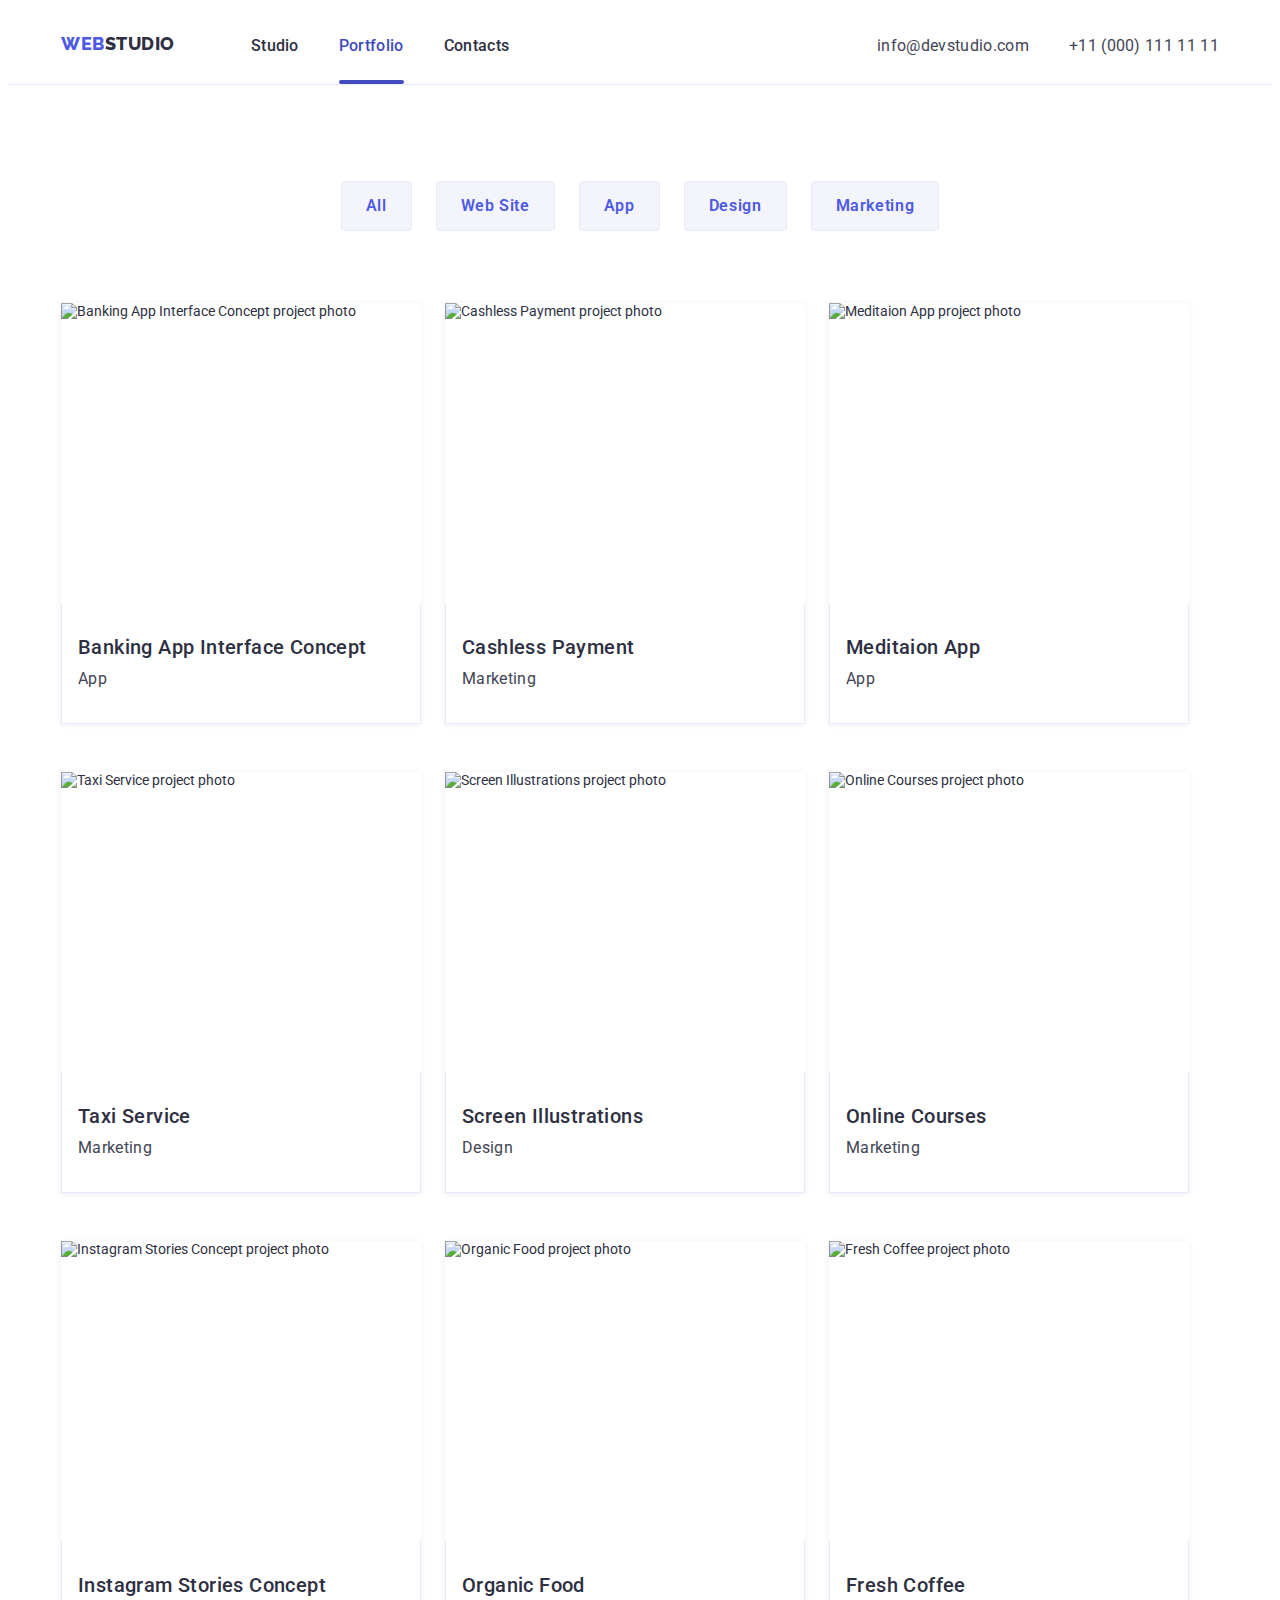
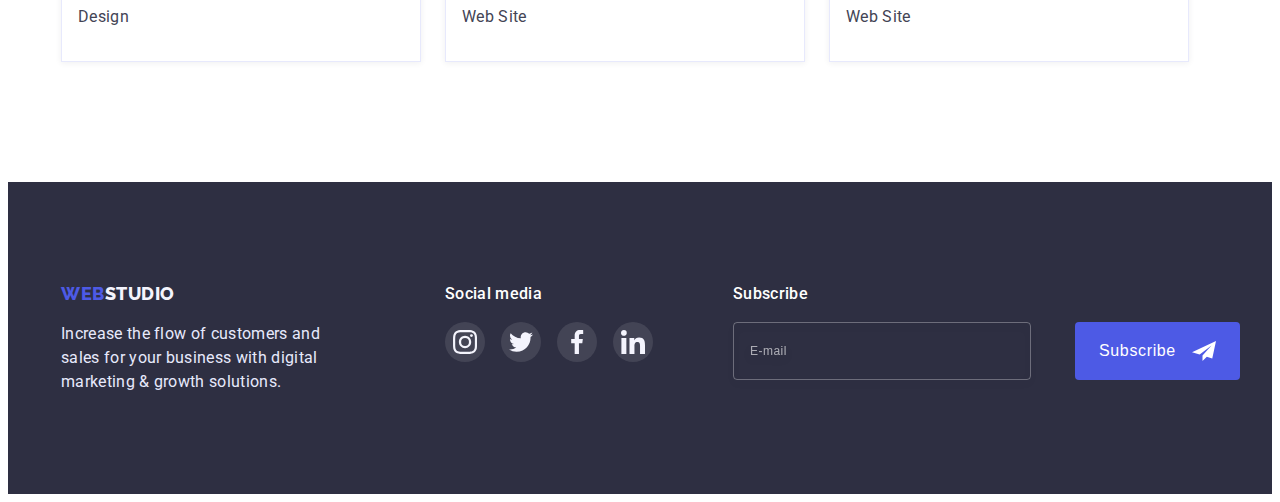
==== portfolio.html @ 15824dfd "add subscribe to footer" ====
<!DOCTYPE html>
<html lang="en">
  <head>
    <meta charset="UTF-8" />
    <meta http-equiv="X-UA-Compatible" content="IE=edge" />
    <meta name="viewport" content="width=device-width, initial-scale=1.0" />
    <link rel="preconnect" href="https://fonts.googleapis.com" />
    <link rel="preconnect" href="https://fonts.gstatic.com" crossorigin />
    <link
      href="https://fonts.googleapis.com/css2?family=Raleway:wght@800&family=Roboto:wght@400;500;700;900&display=swap"
      rel="stylesheet"
    />
    <link
      rel="stylesheet"
      href="https://cdnjs.cloudflare.com/ajax/libs/modern-normalize/1.1.0/modern-normalize.min.css"
      integrity="sha512-wpPYUAdjBVSE4KJnH1VR1HeZfpl1ub8YT/NKx4PuQ5NmX2tKuGu6U/JRp5y+Y8XG2tV+wKQpNHVUX03MfMFn9Q=="
      crossorigin="anonymous"
      referrerpolicy="no-referrer"
    />
    <link rel="stylesheet" href="./css/styles.css" />
    <title>Portfolio</title>
  </head>

  <body>
    <header class="header">
      <div class="container header-container">
        <nav class="header-navigation">
          <a href="./index.html" class="logo header-logo link"
            >Web<span class="header-logo-accent">Studio</span></a
          >
          <ul class="header-list list">
            <li class="header-item">
              <a href="./index.html" class="header-link link">Studio</a>
            </li>
            <li class="header-item">
              <a href="./portfolio.html" class="header-link link current"
                >Portfolio</a
              >
            </li>
            <li class="header-item">
              <a href="#" class="header-link link">Contacts</a>
            </li>
          </ul>
        </nav>
        <ul class="header-list list">
          <li class="header-contact-item">
            <a href="mailto:info@devstudio.com" class="header-contact link"
              >info@devstudio.com</a
            >
          </li>
          <li class="header-contact-item">
            <a href="tel:+110001111111" class="header-contact link"
              >+11 (000) 111 11 11</a
            >
          </li>
        </ul>
      </div>
    </header>
    <main>
      <!-- Portfolio -->
      <section class="portfolio">
        <div class="container">
          <h1 class="visually-hidden">Portfolio</h1>
          <!-- Portfolio  button-->
          <ul class="portfolio-btn-list list">
            <li>
              <button type="button" class="portfolio-btn">All</button>
            </li>
            <li>
              <button type="button" class="portfolio-btn">Web Site</button>
            </li>
            <li><button type="button" class="portfolio-btn">App</button></li>
            <li><button type="button" class="portfolio-btn">Design</button></li>
            <li>
              <button type="button" class="portfolio-btn">Marketing</button>
            </li>
          </ul>
          <!-- portfolio projects-->
          <ul class="portfolio-list list">
            <li class="portfolio-item">
              <div class="portfolio-top-wrap">
                <img
                  src="./images/portfolio-img1.jpg"
                  alt="Banking App Interface Concept project photo"
                  width="360"
                  height="300"
                />
                <p class="portfolio-top-text">
                  14 Stylish and User-Friendly App Design Concepts · Task
                  Manager App · Calorie Tracker App · Exotic Fruit Ecommerce App
                  · Cloud Storage App
                </p>
              </div>
              <div class="portfolio-pj-card">
                <h2 class="portfolio-project-header">
                  Banking App Interface Concept
                </h2>
                <p class="portfolio-project-text">App</p>
              </div>
            </li>
            <li class="portfolio-item">
              <div class="portfolio-top-wrap">
                <img
                  src="./images/portfolio-img2.jpg"
                  alt="Cashless Payment project photo"
                  width="360"
                  height="300"
                />
                <p class="portfolio-top-text">
                  14 Stylish and User-Friendly App Design Concepts · Task
                  Manager App · Calorie Tracker App · Exotic Fruit Ecommerce App
                  · Cloud Storage App
                </p>
              </div>
              <div class="portfolio-pj-card">
                <h2 class="portfolio-project-header">Cashless Payment</h2>
                <p class="portfolio-project-text">Marketing</p>
              </div>
            </li>
            <li class="portfolio-item">
              <div class="portfolio-top-wrap">
                <img
                  src="./images/portfolio-img3.jpg"
                  alt="Meditaion App project photo"
                  width="360"
                  height="300"
                />
                <p class="portfolio-top-text">
                  14 Stylish and User-Friendly App Design Concepts · Task
                  Manager App · Calorie Tracker App · Exotic Fruit Ecommerce App
                  · Cloud Storage App
                </p>
              </div>
              <div class="portfolio-pj-card">
                <h2 class="portfolio-project-header">Meditaion App</h2>
                <p class="portfolio-project-text">App</p>
              </div>
            </li>
            <li class="portfolio-item">
              <div class="portfolio-top-wrap">
                <img
                  src="./images/portfolio-img4.jpg"
                  alt="Taxi Service project photo"
                  width="360"
                  height="300"
                />
                <p class="portfolio-top-text">
                  14 Stylish and User-Friendly App Design Concepts · Task
                  Manager App · Calorie Tracker App · Exotic Fruit Ecommerce App
                  · Cloud Storage App
                </p>
              </div>
              <div class="portfolio-pj-card">
                <h2 class="portfolio-project-header">Taxi Service</h2>
                <p class="portfolio-project-text">Marketing</p>
              </div>
            </li>
            <li class="portfolio-item">
              <div class="portfolio-top-wrap">
                <img
                  src="./images/portfolio-img5.jpg"
                  alt="Screen Illustrations project photo"
                  width="360"
                  height="300"
                />
                <p class="portfolio-top-text">
                  14 Stylish and User-Friendly App Design Concepts · Task
                  Manager App · Calorie Tracker App · Exotic Fruit Ecommerce App
                  · Cloud Storage App
                </p>
              </div>
              <div class="portfolio-pj-card">
                <h2 class="portfolio-project-header">Screen Illustrations</h2>
                <p class="portfolio-project-text">Design</p>
              </div>
            </li>
            <li class="portfolio-item">
              <div class="portfolio-top-wrap">
                <img
                  src="./images/portfolio-img6.jpg"
                  alt="Online Courses project photo"
                  width="360"
                  height="300"
                />
                <p class="portfolio-top-text">
                  14 Stylish and User-Friendly App Design Concepts · Task
                  Manager App · Calorie Tracker App · Exotic Fruit Ecommerce App
                  · Cloud Storage App
                </p>
              </div>
              <div class="portfolio-pj-card">
                <h2 class="portfolio-project-header">Online Courses</h2>
                <p class="portfolio-project-text">Marketing</p>
              </div>
            </li>
            <li class="portfolio-item">
              <div class="portfolio-top-wrap">
                <img
                  src="./images/portfolio-img7.jpg"
                  alt="Instagram Stories Concept project photo"
                  width="360"
                  height="300"
                />
                <p class="portfolio-top-text">
                  14 Stylish and User-Friendly App Design Concepts · Task
                  Manager App · Calorie Tracker App · Exotic Fruit Ecommerce App
                  · Cloud Storage App
                </p>
              </div>
              <div class="portfolio-pj-card">
                <h2 class="portfolio-project-header">
                  Instagram Stories Concept
                </h2>
                <p class="portfolio-project-text">Design</p>
              </div>
            </li>
            <li class="portfolio-item">
              <div class="portfolio-top-wrap">
                <img
                  src="./images/portfolio-img8.jpg"
                  alt="Organic Food project photo"
                  width="360"
                  height="300"
                />
                <p class="portfolio-top-text">
                  14 Stylish and User-Friendly App Design Concepts · Task
                  Manager App · Calorie Tracker App · Exotic Fruit Ecommerce App
                  · Cloud Storage App
                </p>
              </div>
              <div class="portfolio-pj-card">
                <h2 class="portfolio-project-header">Organic Food</h2>
                <p class="portfolio-project-text">Web Site</p>
              </div>
            </li>
            <li class="portfolio-item">
              <div class="portfolio-top-wrap">
                <img
                  src="./images/portfolio-img9.jpg"
                  alt="Fresh Coffee project photo"
                  width="360"
                  height="300"
                />
                <p class="portfolio-top-text">
                  14 Stylish and User-Friendly App Design Concepts · Task
                  Manager App · Calorie Tracker App · Exotic Fruit Ecommerce App
                  · Cloud Storage App
                </p>
              </div>
              <div class="portfolio-pj-card">
                <h2 class="portfolio-project-header">Fresh Coffee</h2>
                <p class="portfolio-project-text">Web Site</p>
              </div>
            </li>
          </ul>
        </div>
      </section>
    </main>
    <!--   footer  -->
    <footer class="footer-section">
      <div class="container">
        <div class="footer-section-logo">
          <a href="./index.html" target="_blank" class="logo header-logo link"
            >Web<span class="footer-logo-accent">Studio</span></a
          >
          <p class="footer-text">
            Increase the flow of customers and sales for your business with
            digital marketing & growth solutions.
          </p>
        </div>
        <div class="footer-section-social">
          <p class="footer-section-text">Social media</p>
          <ul class="footer-section-list list">
            <li class="footer-section-item">
              <a
                href="#"
                class="footer-section-link link"
                target="_blank"
                rel="noopener noreferrer nofollow"
              >
                <svg class="footer-section-icon" width="24" height="24">
                  <use href="./images/icon.svg#icon-instagram"></use>
                </svg>
              </a>
            </li>
            <li class="footer-section-item">
              <a
                href="#"
                class="footer-section-link link"
                target="_blank"
                rel="noopener noreferrer nofollow"
              >
                <svg class="footer-section-icon" width="24" height="24">
                  <use href="./images/icon.svg#icon-twitter"></use>
                </svg>
              </a>
            </li>
            <li class="footer-section-item">
              <a
                href="#"
                class="footer-section-link link"
                target="_blank"
                rel="noopener noreferrer nofollow"
              >
                <svg class="footer-section-icon" width="24" height="24">
                  <use href="./images/icon.svg#icon-facebook"></use>
                </svg>
              </a>
            </li>
            <li class="footer-section-item">
              <a
                href="#"
                class="footer-section-link link"
                target="_blank"
                rel="noopener noreferrer nofollow"
              >
                <svg class="footer-section-icon" width="24" height="24">
                  <use href="./images/icon.svg#icon-linkedin"></use>
                </svg>
              </a>
            </li>
          </ul>
        </div>
        <div class="footer-section-subscribe">
          <p class="footer-section-text">Subscribe</p>
          <form class="footer-form">
            <div class="footer-subscribe-wrap">
              <input
                type="email"
                name="email"
                id="user_email"
                class="footer-subscribe-input"
                placeholder="E-mail"
              />

              <button type="submit" class="footer-subscribe-btn">
                <span>Subscribe</span>
                <svg class="footer-form-btn-icon" width="24" height="24">
                  <use href="./images/icon.svg#icon-letter"></use>
                </svg>
              </button>
            </div>
          </form>
        </div>
      </div>
    </footer>
  </body>
</html>
---- css/styles.css ----
:root {
  --primary-brand-color: #4d5ae5;
  --pressed-state-color: #404bbf;
  --dark-color: #2e2f42;
  --success-color: #31d0aa;
  --text-color: #434455;
  --subtitel-text: #8e8f99;
  --accent-color: #e7e9fc;
  --light-color: #f4f4fd;
  --invert-color: #fff;

  --background-color: #fff;
  --logo-black-color: #000;
  --font-family: "Roboto", sans-serif;
  --logo-font-family: "Raleway", sans-serif;
}

p,
h1,
h2,
h3,
h4,
h5,
h6 {
  margin: 0;
}
ul,
ol {
  margin: 0;
  padding-left: 0;
}

img {
  display: block;
}

/* .btn {
  min-width: 160px;
  height: 40px;
  font-family: inherit;
  font-weight: 600;
  font-size: 12px;
  line-height: 1.33;
  letter-spacing: 0.09em;
  text-transform: uppercase;
  cursor: pointer;
  border: 1px solid #ff6c00;
  border-radius: 25px;
  background-color: transparent;
} */

.container {
  width: 1158px;
  padding-left: 15px;
  padding-right: 15px;
  /* outline: 1px solid red; */
  margin: 0 auto;
}

.section {
  padding-top: 120px;
  padding-bottom: 120px;
}

body {
  background-color: var(--background-color);
  color: var(--dark-color);
  font-family: var(--font-family, sans-serif);
  font-weight: 400;
  font-size: 14px;
}

.visually-hidden {
  position: absolute;
  width: 1px;
  height: 1px;
  margin: -1px;
  border: 0;
  padding: 0;

  white-space: nowrap;
  clip-path: inset(100%);
  clip: rect(0 0 0 0);
  overflow: hidden;
}

.list {
  list-style: none;
}

.link {
  text-decoration: none;
}

/* -----------------HEADER----------------------- */
.header {
  border-bottom: 1px solid var(--accent-color);
}

.header-container {
  display: flex;
  align-items: center;
}

.header-navigation {
  display: flex;
  align-items: center;
  margin-right: auto;
}
.logo {
  font-family: var(--logo-font-family, sans-serif);
  font-weight: 800;
  font-size: 18px;
  line-height: 1.33;
  letter-spacing: 0.03em;
  text-transform: uppercase;
}

.header-navigation .logo {
  padding-top: 24px;
  padding-bottom: 28px;
}

.header-logo {
  color: var(--primary-brand-color);
}

.header-logo-accent {
  color: var(--dark-color);
}

.header-list {
  display: flex;
  gap: 40px;
  margin-left: 76px;
}

.header-link {
  font-family: inherit;
  font-weight: 500;
  font-size: 16px;
  line-height: 1.5;
  letter-spacing: 0.02em;
  /* NAVY BLUE */
  color: var(--dark-color);
  padding-top: 24px;
  padding-bottom: 28px;
  position: relative;
  transition: color 250ms cubic-bezier(0.4, 0, 0.2, 1);
}

.header-link:hover,
.header-link:focus {
  color: var(--pressed-state-color);
  /* cursor: pointer; */
}

.header-link.current {
  color: var(--pressed-state-color);
}

.header-link.current::after {
  content: "";
  position: absolute;
  left: 0;
  bottom: -1px;
  width: 100%;
  height: 4px;
  background-color: var(--pressed-state-color);
  border-radius: 2px;
}

.header-contact {
  font-family: inherit;
  font-weight: inherit;
  font-size: 16px;
  line-height: 1.5;
  letter-spacing: 0.02em;
  /* SLATE */
  color: var(--text-color);
  padding-top: 24px;
  padding-bottom: 24px;
  transition: color 250ms cubic-bezier(0.4, 0, 0.2, 1);
}

.header-contact:hover,
.header-contact:focus {
  color: var(--pressed-state-color);
  /* cursor: pointer; */
}

/* .current {
  color: var(--primary-brand-color);
} */

/* ---------Hero section-------------- */

.hero-section > .container {
  align-content: center;
}

.hero-section {
  background-color: var(--dark-color);
  background-image: linear-gradient(
      rgba(46, 47, 66, 0.7),
      rgba(46, 47, 66, 0.7)
    ),
    url(../images/hero-image.jpg);
  background-repeat: no-repeat;
  background-position: center;
  background-size: cover;
  padding-top: 188px;
  padding-bottom: 188px;
  display: flex;
  align-items: center;
  max-width: 1440px;
  margin: 0 auto;
}

.hero-header {
  /* Header 1 */
  font-family: inherit;
  font-size: 56px;
  line-height: calc(60 / 56);
  text-align: center;
  letter-spacing: 0.02em;
  color: var(--invert-color);
  margin: 0 auto;
  width: 496px;
  margin-bottom: 48px;
}

.hero-btn {
  font-family: inherit;
  font-weight: 500;
  font-size: 16px;
  line-height: 1.19;
  letter-spacing: 0.04em;
  color: var(--invert-color);
  background-color: var(--primary-brand-color);

  box-shadow: 0px 4px 4px rgba(0, 0, 0, 0.15);
  border-radius: 4px;
  border: 0px;

  display: block;
  margin: 0 auto;
  padding: 16px 32px;
  transition: background-color 250ms cubic-bezier(0.4, 0, 0.2, 1);
}

.hero-btn:hover,
.hero-btn:focus {
  background-color: var(--pressed-state-color);
  cursor: pointer;
}

.hero-btn:active {
  background-color: var(--pressed-state-color);
}

/* ------------------Advantages section---------------- */
.advantages {
  padding-top: 120px;
  padding-bottom: 0px;
}

.advantages-list {
  display: flex;
  gap: 24px;
}
.advantages-image {
  padding: 24px 100px;
  background: var(--light-color);
  border-radius: 4px;
  justify-content: center;
  align-items: center;
  display: flex;
  margin-bottom: 8px;
}

.advantages-header {
  /* Header 3 */
  font-family: inherit;
  font-weight: 500;
  font-size: 20px;
  line-height: 1.2;
  letter-spacing: 0.02em;
  /* NAVY BLUE */
  color: inherit;
  margin-bottom: 8px;
}

.advantages-text {
  /* Body */
  font-family: inherit;
  font-weight: inherit;
  font-size: 16px;
  line-height: 1.5;
  letter-spacing: 0.02em;
  /* SLATE */
  color: var(--text-color);
}

/* ------------------What are we doing section---------------- */

.section-header {
  /* Header 2 */
  font-family: inherit;
  font-size: 36px;
  line-height: 1.11;
  text-align: center;
  letter-spacing: 0.02em;
  text-transform: capitalize;
  color: inherit;
  margin-bottom: 72px;
}
.do-list {
  display: flex;
  gap: 24px;
}

/* ------------------Our Team section---------------- */
.team-section {
  background-color: var(--light-color);
}
.team-list {
  display: flex;
  gap: 24px;
}
.team-item {
  background-color: var(--background-color);
  box-shadow: 0px 1px 6px rgba(46, 47, 66, 0.08),
    0px 1px 1px rgba(46, 47, 66, 0.16), 0px 2px 1px rgba(46, 47, 66, 0.08);
  border-radius: 0px 0px 4px 4px;
}
.team-wrap {
  padding: 32px 16px;
}
.team-header {
  /* Header 3 */
  font-family: inherit;
  font-weight: 500;
  font-size: 20px;
  line-height: 1.2;
  text-align: center;
  letter-spacing: 0.02em;
  /* NAVY BLUE */
  color: inherit;
  margin-bottom: 8px;
}

.team-text {
  font-family: inherit;
  font-weight: inherit;
  font-size: 16px;
  line-height: 1.5;
  text-align: center;
  letter-spacing: 0.02em;
  /* SLATE */
  color: var(--text-color);
  margin-bottom: 8px;
}
.team-soc-list {
  display: flex;
  justify-content: center;
  gap: 24px;
}
.team-soc-item {
  /* width: 40px;
  height: 40px; */
}
.team-soc-link {
  padding: 12px;
  border-radius: 50%;
  background-color: var(--primary-brand-color);
  display: flex;
  align-items: center;
  justify-content: center;
  transition: background-color 250ms cubic-bezier(0.4, 0, 0.2, 1);
}
.team-soc-icon {
  fill: var(--light-color);
}
.team-soc-link:hover,
.team-soc-link:focus {
  background-color: var(--pressed-state-color);
}
/* -----------------Customers----------------------- */
.customers-list {
  display: flex;
  justify-content: center;
  gap: 24px;
}
/* .customers-item {
} */
.customers-link {
  display: flex;
  align-items: center;
  justify-content: center;
  padding: 16px 32px;
  border-radius: 4px;
  border: 1px solid var(--subtitel-text);
  transition: border-color 250ms cubic-bezier(0.4, 0, 0.2, 1),
    fill 250ms cubic-bezier(0.4, 0, 0.2, 1);
}
.customers-icon {
  fill: var(--subtitel-text);
  transition: fill 250ms cubic-bezier(0.4, 0, 0.2, 1);
  /*   
  width: 168px;
  height: 88px; */
}
.customers-link:hover,
.customers-link:focus,
.customers-link:active,
.customers-link:hover .customers-icon,
.customers-link:focus .customers-icon,
.customers-link:active .customers-icon {
  border-color: var(--pressed-state-color);
  fill: var(--pressed-state-color);
}

/* -----------------FOOTER----------------------- */
.footer-section {
  background-color: var(--dark-color);
  padding-top: 100px;
  padding-bottom: 100px;
}
.footer-section .container {
  display: flex;
}
.footer-section-logo {
  margin-right: 120px;
}
.footer-logo-accent {
  color: var(--light-color);
}

.footer-text {
  font-family: inherit;
  font-weight: inherit;
  font-size: 16px;
  line-height: 1.5;
  letter-spacing: 0.02em;
  /* CORNFLOWER */
  color: var(--accent-color);
  margin-top: 16px;
  width: 264px;
}

.footer-section-text {
  font-weight: 500;
  font-size: 16px;
  line-height: 1.5;
  letter-spacing: 0.02em;
  color: var(--invert-color);
  margin-bottom: 16px;
}

.footer-section-list {
  display: flex;
  justify-content: center;
  gap: 16px;
}
.footer-section-item {
  /* width: 40px;
  height: 40px; */
}
.footer-section-link {
  padding: 8px;
  border-radius: 50%;
  background-color: rgba(255, 255, 255, 0.1);
  display: flex;
  align-items: center;
  justify-content: center;
  transition: background-color 250ms cubic-bezier(0.4, 0, 0.2, 1);
}
.footer-section-icon {
  fill: var(--light-color);
}
.footer-section-link:hover,
.footer-section-link:focus {
  background-color: var(--success-color);
}

.footer-section-subscribe {
  margin-left: 80px;
}
.footer-subscribe-wrap {
  display: flex;
}

.footer-subscribe-input {
  height: 40px;
  width: 264px;
  border: 1px solid rgba(255, 255, 255, 0.3);
  filter: drop-shadow(0px 4px 4px rgba(0, 0, 0, 0.15));
  border-radius: 4px;
  background-color: transparent;
  padding: 8px 16px;

  font-size: 12px;
  line-height: 2;
  letter-spacing: 0.04em;
  color: rgba(255, 255, 255, 0.6);
}

.footer-subscribe-input:focus {
  border: 1px solid var(--primary-brand-color);
}

.footer-subscribe-input::placeholder {
  font-size: 12px;
  line-height: 2;
  letter-spacing: 0.04em;
  color: rgba(255, 255, 255, 0.6);
}

.footer-subscribe-btn {
  font-weight: 500;
  font-size: 16px;
  line-height: 1.5;
  letter-spacing: 0.04em;
  padding: 8px 24px;
  position: relative;
  display: flex;
  gap: 16px;

  align-items: center;
  justify-content: center;
  margin-left: 44px;
  color: #ffffff;
  background-color: var(--primary-brand-color);
  border-radius: 4px;
  border: 0;
  transition: background-color 250ms cubic-bezier(0.4, 0, 0.2, 1);
}

.footer-subscribe-btn:hover,
.footer-subscribe-btn:focus {
  background-color: var(--pressed-state-color);
  cursor: pointer;
}

.footer-form-btn-icon {
  fill: var(--invert-color);
}
/* -----------------MODAL WINDOW----------------------- */

.backdrop {
  position: fixed;
  top: 0;
  left: 0;
  width: 100%;
  height: 100vh;
  background: rgba(0, 0, 0, 0.5);
  transition: opacity 300ms linear, visibility 300ms linear;
}

.modal {
  width: 408px;
  height: 576px;
  position: absolute;
  top: 50%;
  left: 50%;
  transform: translate(-50%, -50%);
  background-color: #fcfcfc;
  box-shadow: 0px 1px 1px rgba(0, 0, 0, 0.14), 0px 1px 3px rgba(0, 0, 0, 0.12),
    0px 2px 1px rgba(0, 0, 0, 0.2);
  border-radius: 4px;
  transition: transform 300ms linear;
}

.backdrop.is-hidden .modal {
  transform: translate(-50%, -50%) scale(0.5);
}

.close-button {
  position: absolute;
  right: 24px;
  top: 24px;
  background-color: var(--accent-color);
  width: 24px;
  height: 24px;
  border-radius: 50%;
  border: 1px solid rgba(0, 0, 0, 0.1);
  cursor: pointer;
  display: flex;
  align-items: center;
  justify-content: center;
  transition: background-color 250ms cubic-bezier(0.4, 0, 0.2, 1),
    fill 250ms cubic-bezier(0.4, 0, 0.2, 1);
}
.modal-btn-icon {
  transition: background-color 250ms cubic-bezier(0.4, 0, 0.2, 1),
    fill 250ms cubic-bezier(0.4, 0, 0.2, 1);
}
.close-button:hover,
.close-button:focus,
.close-button:active,
.close-button:hover .modal-btn-icon,
.close-button:focus .modal-btn-icon {
  background-color: var(--pressed-state-color);
  fill: var(--invert-color);
}

.is-hidden {
  opacity: 0;
  visibility: hidden;
  pointer-events: none;
}

/* -----------------Portfolio page----------------------- */

/* -----------------Portfolio button-------------- */
.portfolio {
  padding-top: 96px;
  padding-bottom: 120px;
}
.portfolio-btn-list {
  display: flex;
  gap: 24px;
  justify-content: center;
  margin-bottom: 72px;
}
.portfolio-btn {
  /* Button Text */
  font-family: inherit;
  font-weight: 600;
  font-size: 16px;
  line-height: 1.5;
  text-align: center;
  letter-spacing: 0.04em;
  /* IRIS */
  color: var(--primary-brand-color);
  background-color: var(--light-color);
  /* CORNFLOWER */
  border: 1px solid var(--accent-color);
  border-radius: 4px;

  padding: 12px 24px;
  transition: background-color 250ms cubic-bezier(0.4, 0, 0.2, 1),
    color 250ms cubic-bezier(0.4, 0, 0.2, 1),
    box-shadow 250ms cubic-bezier(0.4, 0, 0.2, 1),
    border 250ms cubic-bezier(0.4, 0, 0.2, 1);
}

.portfolio-btn:hover,
.portfolio-btn:focus {
  background-color: var(--pressed-state-color);
  color: var(--invert-color);
  cursor: pointer;
  box-shadow: 0px 3px 1px rgba(0, 0, 0, 0.1), 0px 2px 1px rgba(0, 0, 0, 0.08),
    0px 2px 2px rgba(0, 0, 0, 0.12);
  border: 1px solid var(--pressed-state-color);
}

/* .portfolio-btn-active {
  background-color: var(--pressed-state-color);
  color: var(--invert-color);
  box-shadow: 0px 3px 1px rgba(0, 0, 0, 0.1), 0px 2px 1px rgba(0, 0, 0, 0.08),
    0px 2px 2px rgba(0, 0, 0, 0.12);
  border-radius: 4px;
  border: 1px solid var(--pressed-state-color);
} */

/* -----------------Portfolio projects-------------- */
.portfolio-item {
  box-shadow: 0px 1px 6px rgba(46, 47, 66, 0.08);
  transition: box-shadow 250ms cubic-bezier(0.4, 0, 0.2, 1),
    transform 250ms cubic-bezier(0.4, 0, 0.2, 1);
}
.portfolio-item:hover,
.portfolio-item:focus {
  box-shadow: 0px 1px 6px rgba(46, 47, 66, 0.08),
    0px 1px 1px rgba(46, 47, 66, 0.16), 0px 2px 1px rgba(46, 47, 66, 0.08);
}
.portfolio-item:hover .portfolio-top-text {
  transform: translateY(0);
}

.portfolio-top-wrap {
  position: relative;
  overflow: hidden;
}
.portfolio-top-text {
  position: absolute;
  top: 0;
  left: 0;
  transform: translateY(100%);
  transition: transform 250ms cubic-bezier(0.4, 0, 0.2, 1);
  color: var(--light-color);
  background-color: var(--primary-brand-color);
  opacity: 0.9;
  padding: 40px 32px;
  font-size: 16px;
  line-height: 1.5;
  letter-spacing: 0.02em;
  height: 100%;
}

.portfolio-list {
  display: flex;
  row-gap: 48px;
  column-gap: 24px;
  flex-wrap: wrap;
}

.portfolio-pj-card {
  border-left: 1px solid var(--accent-color);
  border-right: 1px solid var(--accent-color);
  border-bottom: 1px solid var(--accent-color);
  padding: 32px 16px;
}
.portfolio-project-header {
  font-family: inherit;
  font-weight: 500;
  font-size: 20px;
  line-height: 1.2;
  letter-spacing: 0.02em;
  /* NAVY BLUE */
  color: inherit;
  margin-bottom: 8px;
}
.portfolio-project-text {
  font-family: inherit;
  font-weight: inherit;
  font-size: 16px;
  line-height: 1.5;
  letter-spacing: 0.02em;
  /* SLATE */
  color: var(--text-color);
}
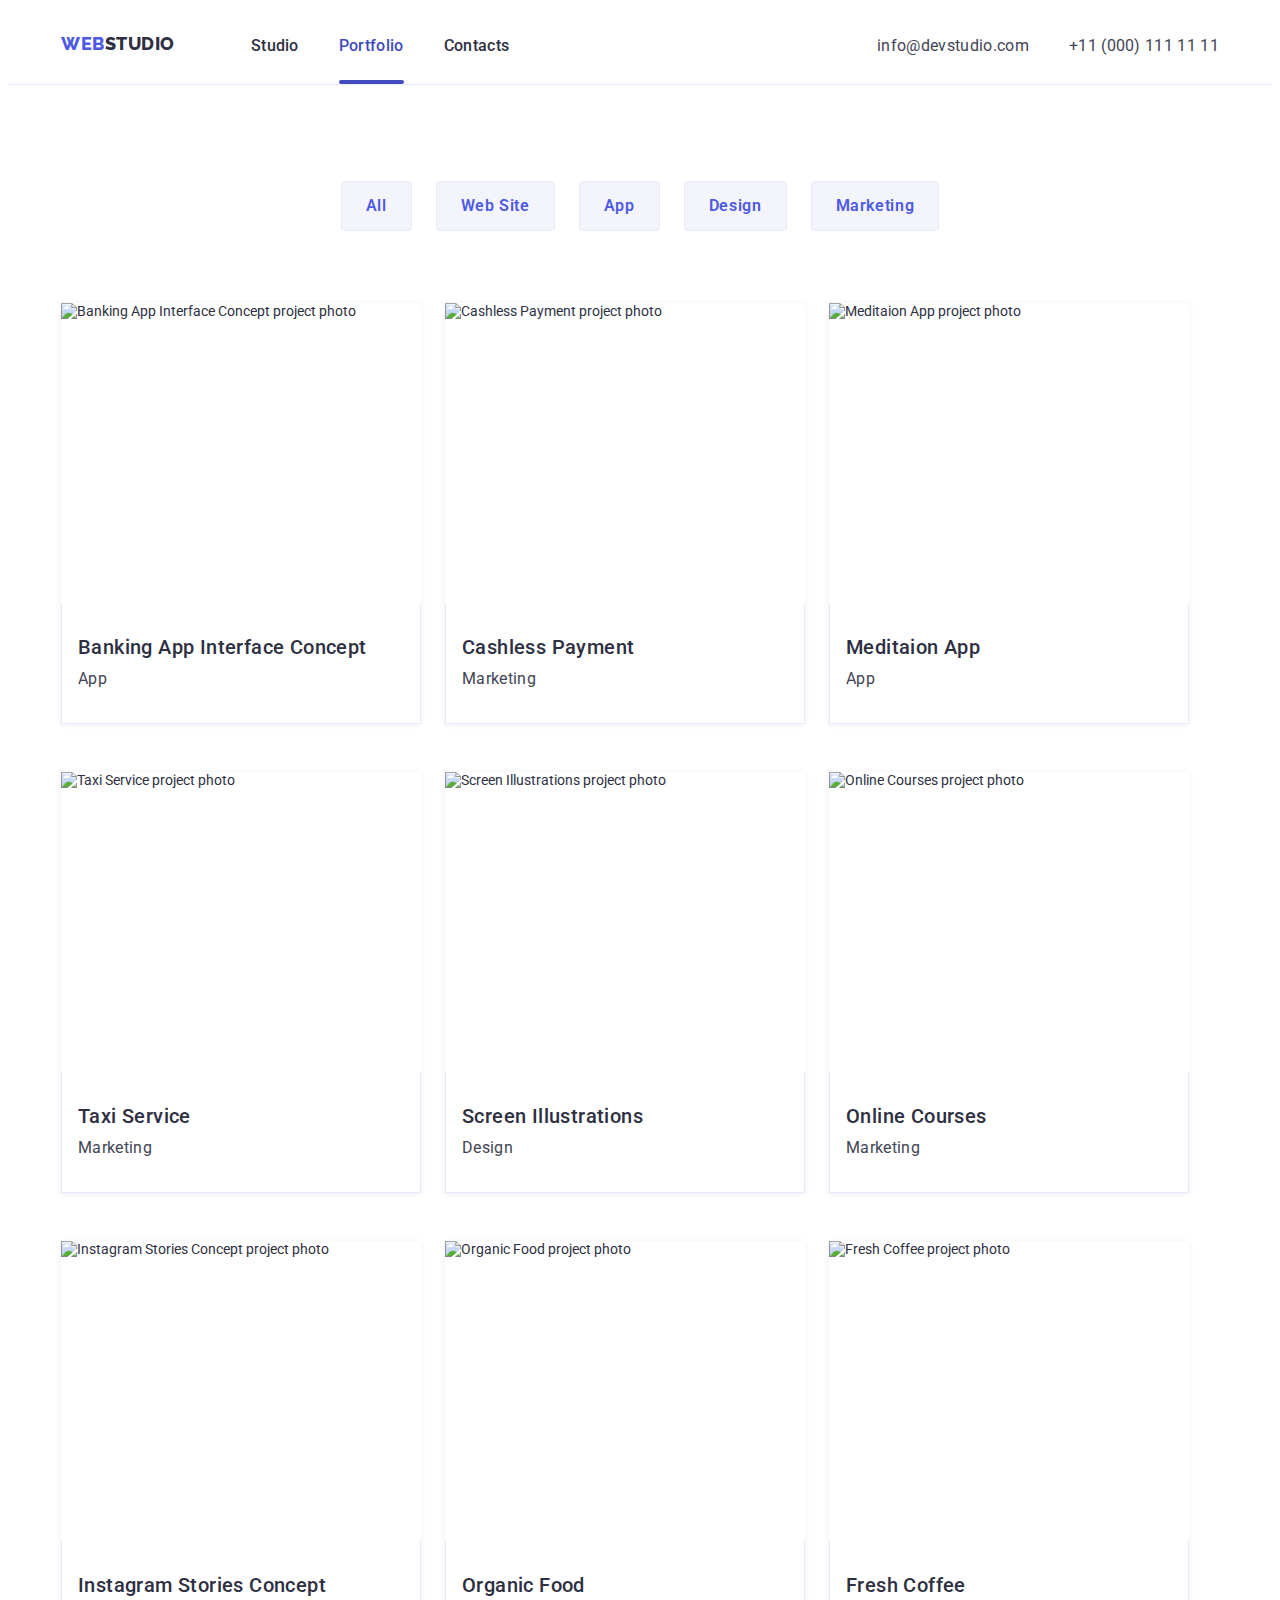
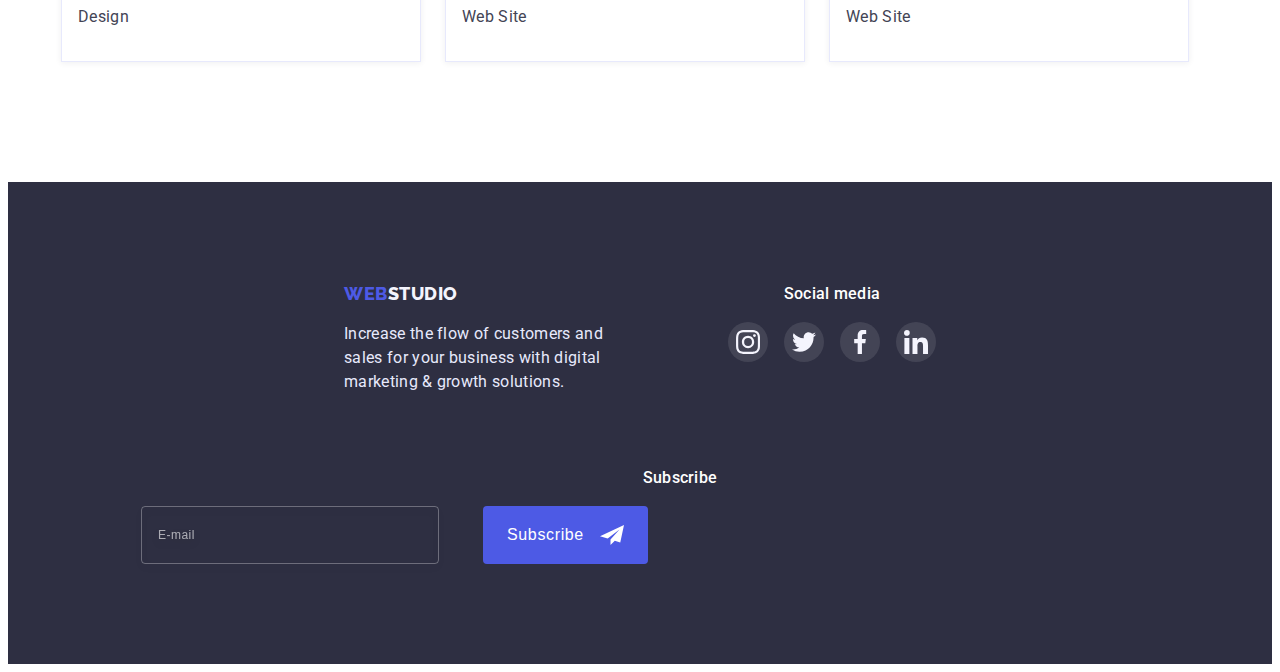
==== commit ba1ede4a: "add mobile css" ====
--- a/portfolio.html
+++ b/portfolio.html
@@ -17,7 +17,10 @@
       crossorigin="anonymous"
       referrerpolicy="no-referrer"
     />
-    <link rel="stylesheet" href="./css/styles.css" />
+    <link href="./css/styles.css" rel="stylesheet" />
+    <link href="./css/mobile.css" rel="stylesheet" />
+    <link href="./css/tablet.css" rel="stylesheet" />
+    <link href="./css/desktop.css" rel="stylesheet" />
     <title>Portfolio</title>
   </head>
 
--- a/css/styles.css
+++ b/css/styles.css
@@ -50,16 +50,15 @@
 } */
 
 .container {
-  width: 1158px;
-  padding-left: 15px;
-  padding-right: 15px;
+  padding-left: 16px;
+  padding-right: 16px;
   /* outline: 1px solid red; */
   margin: 0 auto;
 }
 
 .section {
-  padding-top: 120px;
-  padding-bottom: 120px;
+  padding-top: 96px;
+  padding-bottom: 96px;
 }
 
 body {
@@ -92,6 +91,10 @@
   text-decoration: none;
 }
 
+.no-scroll {
+  overflow: hidden;
+}
+
 /* -----------------HEADER----------------------- */
 .header {
   border-bottom: 1px solid var(--accent-color);
@@ -130,65 +133,19 @@
 }
 
 .header-list {
-  display: flex;
-  gap: 40px;
-  margin-left: 76px;
-}
-
-.header-link {
-  font-family: inherit;
-  font-weight: 500;
-  font-size: 16px;
-  line-height: 1.5;
-  letter-spacing: 0.02em;
-  /* NAVY BLUE */
-  color: var(--dark-color);
-  padding-top: 24px;
-  padding-bottom: 28px;
-  position: relative;
-  transition: color 250ms cubic-bezier(0.4, 0, 0.2, 1);
-}
-
-.header-link:hover,
-.header-link:focus {
-  color: var(--pressed-state-color);
-  /* cursor: pointer; */
-}
-
-.header-link.current {
-  color: var(--pressed-state-color);
-}
-
-.header-link.current::after {
-  content: "";
-  position: absolute;
-  left: 0;
-  bottom: -1px;
-  width: 100%;
-  height: 4px;
-  background-color: var(--pressed-state-color);
-  border-radius: 2px;
-}
-
-.header-contact {
-  font-family: inherit;
-  font-weight: inherit;
-  font-size: 16px;
-  line-height: 1.5;
-  letter-spacing: 0.02em;
-  /* SLATE */
-  color: var(--text-color);
-  padding-top: 24px;
-  padding-bottom: 24px;
-  transition: color 250ms cubic-bezier(0.4, 0, 0.2, 1);
-}
-
-.header-contact:hover,
-.header-contact:focus {
-  color: var(--pressed-state-color);
-  /* cursor: pointer; */
-}
-
+  display: none;
+}
+.mobile-menu-btn {
+  width: 32px;
+  height: 22px;
+  padding: 0;
+  background-color: transparent;
+  border: none;
+  cursor: pointer;
+}
+.menu-icon {
+  stroke: var(--dark-color);
+}
 /* .current {
   color: var(--primary-brand-color);
 } */
@@ -205,29 +162,36 @@
       rgba(46, 47, 66, 0.7),
       rgba(46, 47, 66, 0.7)
     ),
-    url(../images/hero-image.jpg);
+    url(../images/hero-image-mob.jpg);
   background-repeat: no-repeat;
   background-position: center;
   background-size: cover;
-  padding-top: 188px;
-  padding-bottom: 188px;
-  display: flex;
-  align-items: center;
-  max-width: 1440px;
+  padding-top: 112px;
+  padding-bottom: 112px;
+  /* display: flex; */
+  /* align-items: center; */
+  max-width: 428px;
   margin: 0 auto;
+}
+@media (min-device-pixel-ratio: 2),
+  (min-resolution: 192dpi),
+  (min-resolution: 2dppx) {
+  .hero-wrap {
+    background-image: var(--bg-gradient), url(../img/hero-image-mob-2x.jpg);
+  }
 }
 
 .hero-header {
   /* Header 1 */
   font-family: inherit;
-  font-size: 56px;
-  line-height: calc(60 / 56);
+  font-size: 36px;
+  line-height: calc(40 / 36);
   text-align: center;
   letter-spacing: 0.02em;
   color: var(--invert-color);
   margin: 0 auto;
-  width: 496px;
-  margin-bottom: 48px;
+  max-width: 320px;
+  margin-bottom: 72px;
 }
 
 .hero-btn {
@@ -261,30 +225,26 @@
 
 /* ------------------Advantages section---------------- */
 .advantages {
-  padding-top: 120px;
-  padding-bottom: 0px;
+  padding-top: 96px;
+  padding-bottom: 96px;
 }
 
 .advantages-list {
   display: flex;
-  gap: 24px;
+  gap: 72px;
+  flex-wrap: wrap;
 }
 .advantages-image {
-  padding: 24px 100px;
-  background: var(--light-color);
-  border-radius: 4px;
-  justify-content: center;
-  align-items: center;
-  display: flex;
-  margin-bottom: 8px;
+  display: none;
 }
 
 .advantages-header {
   /* Header 3 */
   font-family: inherit;
-  font-weight: 500;
-  font-size: 20px;
-  line-height: 1.2;
+  font-weight: 700;
+  font-size: 36px;
+  line-height: 1.11;
+  text-align: center;
   letter-spacing: 0.02em;
   /* NAVY BLUE */
   color: inherit;
@@ -294,7 +254,7 @@
 .advantages-text {
   /* Body */
   font-family: inherit;
-  font-weight: inherit;
+  font-weight: 500;
   font-size: 16px;
   line-height: 1.5;
   letter-spacing: 0.02em;
@@ -303,6 +263,10 @@
 }
 
 /* ------------------What are we doing section---------------- */
+
+.section-doing {
+  display: none;
+}
 
 .section-header {
   /* Header 2 */
@@ -315,18 +279,18 @@
   color: inherit;
   margin-bottom: 72px;
 }
-.do-list {
-  display: flex;
-  gap: 24px;
-}
 
 /* ------------------Our Team section---------------- */
-.team-section {
+.section-team {
   background-color: var(--light-color);
+  padding-bottom: 128px;
 }
 .team-list {
   display: flex;
-  gap: 24px;
+  align-content: center;
+  justify-content: center;
+  gap: 72px;
+  flex-wrap: wrap;
 }
 .team-item {
   background-color: var(--background-color);
@@ -390,7 +354,9 @@
 .customers-list {
   display: flex;
   justify-content: center;
-  gap: 24px;
+  gap: 16px;
+  row-gap: 72px;
+  flex-wrap: wrap;
 }
 /* .customers-item {
 } */
@@ -424,14 +390,17 @@
 /* -----------------FOOTER----------------------- */
 .footer-section {
   background-color: var(--dark-color);
-  padding-top: 100px;
-  padding-bottom: 100px;
 }
 .footer-section .container {
   display: flex;
-}
-.footer-section-logo {
-  margin-right: 120px;
+  flex-wrap: wrap;
+  row-gap: 72px;
+  justify-content: center;
+}
+.footer-logo {
+  color: var(--primary-brand-color);
+  display: block;
+  text-align: center;
 }
 .footer-logo-accent {
   color: var(--light-color);
@@ -454,6 +423,7 @@
   font-size: 16px;
   line-height: 1.5;
   letter-spacing: 0.02em;
+  text-align: center;
   color: var(--invert-color);
   margin-bottom: 16px;
 }
@@ -485,15 +455,18 @@
 }
 
 .footer-section-subscribe {
-  margin-left: 80px;
-}
+  width: 100%;
+}
+
 .footer-subscribe-wrap {
   display: flex;
+  flex-wrap: wrap;
+  row-gap: 16px;
 }
 
 .footer-subscribe-input {
   height: 40px;
-  width: 264px;
+  width: 100%;
   border: 1px solid rgba(255, 255, 255, 0.3);
   filter: drop-shadow(0px 4px 4px rgba(0, 0, 0, 0.15));
   border-radius: 4px;
@@ -523,13 +496,13 @@
   line-height: 1.5;
   letter-spacing: 0.04em;
   padding: 8px 24px;
-  position: relative;
+  /* position: relative; */
   display: flex;
   gap: 16px;
 
   align-items: center;
   justify-content: center;
-  margin-left: 44px;
+  margin: 0 auto;
   color: #ffffff;
   background-color: var(--primary-brand-color);
   border-radius: 4px;
@@ -561,6 +534,7 @@
 .modal {
   width: 408px;
   height: 576px;
+  padding: 24px;
   position: absolute;
   top: 50%;
   left: 50%;
@@ -611,6 +585,160 @@
   pointer-events: none;
 }
 
+.modal-form-header {
+  font-weight: 500;
+  font-size: 16px;
+  line-height: 1.5;
+  text-align: center;
+  letter-spacing: 0.02em;
+  /* NAVY BLUE */
+  color: #2e2f42;
+  margin-top: 48px;
+  margin-bottom: 16px;
+}
+.modal-form-inputs {
+  margin-bottom: 16px;
+}
+
+.modal-form-inputs label {
+  font-size: 12px;
+  line-height: 1.33;
+  letter-spacing: 0.04em;
+  /* LIGHT SLATE */
+  color: #8e8f99;
+  margin-bottom: 4px;
+}
+.modal-input-wrap {
+  position: relative;
+  margin-bottom: 8px;
+}
+
+.modal-input {
+  border: none;
+  width: 100%;
+  height: 40px;
+  border: 1px solid rgba(33, 33, 33, 0.2);
+  padding-left: 38px;
+  border-radius: 4px;
+  outline: none;
+  letter-spacing: 0.02em;
+  /* SLATE */
+  color: var(--text-color);
+  transition: border 250ms cubic-bezier(0.4, 0, 0.2, 1),
+    fill 250ms cubic-bezier(0.4, 0, 0.2, 1);
+}
+
+.modal-input-icon {
+  position: absolute;
+  top: 50%;
+  left: 16px;
+  transform: translateY(-50%);
+  cursor: pointer;
+}
+
+.modal-input:focus {
+  border: 1px solid var(--primary-brand-color);
+}
+
+.modal-input:focus + svg {
+  fill: var(--primary-brand-color);
+}
+
+.modal-textarea {
+  border: none;
+  padding: 8px 16px;
+  border: 1px solid rgba(33, 33, 33, 0.2);
+  border-radius: 4px;
+
+  outline: none;
+  width: 100%;
+  min-height: 120px;
+  letter-spacing: 0.02em;
+  /* SLATE */
+  color: var(--text-color);
+  transition: border 250ms cubic-bezier(0.4, 0, 0.2, 1);
+}
+
+.modal-textarea::placeholder {
+  font-size: 12px;
+  line-height: 1.33;
+  letter-spacing: 0.04em;
+
+  color: rgba(117, 117, 117, 0.5);
+}
+
+.modal-textarea:focus {
+  border: 1px solid var(--primary-brand-color);
+}
+
+.modal-check-label {
+  /* margin-left: 24px; */
+  font-size: 12px;
+  line-height: 1.33;
+  letter-spacing: 0.04em;
+
+  color: #757575;
+  display: flex;
+  margin-bottom: 24px;
+}
+.modal-check__input {
+  /* position: absolute;
+  clip: rect(0 0 0 0);
+  width: 1px;
+  height: 1px;
+  margin: -1px; */
+}
+
+.modal-check__box {
+  box-sizing: border-box;
+  width: 16px;
+  height: 16px;
+  border: 1.25px solid #2e2f42;
+  border-radius: 2px;
+  fill: transparent;
+  margin-right: 8px;
+  display: flex;
+  align-items: center;
+  justify-content: center;
+  transition: border 250ms cubic-bezier(0.4, 0, 0.2, 1),
+    background-color 250ms cubic-bezier(0.4, 0, 0.2, 1),
+    fill 250ms cubic-bezier(0.4, 0, 0.2, 1);
+}
+
+/* Checked */
+
+.modal-check__input:checked + .modal-check-label .modal-check__box {
+  background-color: #4a90e2;
+  border: 0;
+  fill: #e7e9fc;
+}
+
+.modal-btn-send {
+  font-weight: 500;
+  font-size: 16px;
+  line-height: 1.5;
+
+  text-align: center;
+  letter-spacing: 0.04em;
+  color: #ffffff;
+  padding: 16px 32px;
+  margin-top: 24px;
+  min-width: 169px;
+  height: 56px;
+  /* IRIS */
+  background-color: var(--primary-brand-color);
+  box-shadow: 0px 4px 4px rgba(0, 0, 0, 0.15);
+  border-radius: 4px;
+  border: 0;
+  display: block;
+  margin: 0 auto;
+  transition: background-color 250ms cubic-bezier(0.4, 0, 0.2, 1);
+  cursor: pointer;
+}
+.modal-btn-send:focus,
+.modal-btn-send:hover {
+  background-color: var(--pressed-state-color);
+}
 /* -----------------Portfolio page----------------------- */
 
 /* -----------------Portfolio button-------------- */
--- a/css/mobile.css
+++ b/css/mobile.css
@@ -0,0 +1,8 @@
+@media screen and (min-width: 480px) {
+  .container {
+    width: 448px;
+  }
+  /* .hero-wrap {
+    padding: 210px 30px;
+  } */
+}
--- a/css/tablet.css
+++ b/css/tablet.css
@@ -0,0 +1,151 @@
+@media screen and (min-width: 768px) {
+  .container {
+    width: 720px;
+  }
+
+  .header-link {
+    font-family: inherit;
+    font-weight: 500;
+    font-size: 16px;
+    line-height: 1.5;
+    letter-spacing: 0.02em;
+    /* NAVY BLUE */
+    color: var(--dark-color);
+    padding-top: 24px;
+    padding-bottom: 28px;
+    position: relative;
+    transition: color 250ms cubic-bezier(0.4, 0, 0.2, 1);
+  }
+
+  .header-link:hover,
+  .header-link:focus {
+    color: var(--pressed-state-color);
+    /* cursor: pointer; */
+  }
+
+  .header-link.current {
+    color: var(--pressed-state-color);
+  }
+
+  .header-link.current::after {
+    content: "";
+    position: absolute;
+    left: 0;
+    bottom: -1px;
+    width: 100%;
+    height: 4px;
+    background-color: var(--pressed-state-color);
+    border-radius: 2px;
+  }
+
+  .header-contact {
+    font-family: inherit;
+    font-weight: inherit;
+    font-size: 16px;
+    line-height: 1.5;
+    letter-spacing: 0.02em;
+    /* SLATE */
+    color: var(--text-color);
+    padding-top: 24px;
+    padding-bottom: 24px;
+    transition: color 250ms cubic-bezier(0.4, 0, 0.2, 1);
+  }
+
+  .header-contact:hover,
+  .header-contact:focus {
+    color: var(--pressed-state-color);
+    /* cursor: pointer; */
+  }
+
+  /* -----------------Customers----------------------- */
+  .customers-list {
+    gap: 24px;
+  }
+
+  /* -----------------FOOTER----------------------- */
+  .footer-section-logo {
+    margin-right: 24px;
+  }
+
+  /* 
+  .header-btn {
+    display: block;
+    color: #ffffff;
+  }
+
+  .hero > .container {
+    padding-left: 15px;
+    padding-right: 15px;
+    width: 720px;
+  }
+
+  .hero-soc {
+    width: 100px;
+    display: flex;
+    align-items: flex-end;
+    padding-left: 27px;
+    padding-bottom: 40px;
+  }
+  .hero-list {
+    display: flex;
+    align-items: center;
+    transform: rotate(-90deg) translateY(100%);
+    transform-origin: bottom left;
+    gap: 40px;
+  }
+
+  .hero-list::before {
+    content: '';
+    width: 60px;
+    height: 1px;
+    background-color: #303030;
+  }
+
+  .hero-wrap {
+    padding: 272px 98px 237px;
+    background-image: var(--bg-gradient), url(../img/hero-bg-tab.jpeg);
+  }
+
+  @media (min-device-pixel-ratio: 2),
+    (min-resolution: 192dpi),
+    (min-resolution: 2dppx) {
+    .hero-wrap {
+      background-image: var(--bg-gradient), url(../img/hero-bg-tab-2x.jpeg);
+    }
+  }
+
+  .hero-after-title {
+    max-width: 360px;
+    font-size: 18px;
+    line-height: 1.67;
+  }
+
+  .barbers {
+    padding-top: 100px;
+    padding-bottom: 100px;
+  }
+
+  .barbers > .container {
+    width: 480px;
+  }
+  .test {
+    padding-top: 100px;
+    padding-bottom: 100px;
+  }
+
+  .test-item {
+    width: calc((100% - 60px) / 3);
+  }
+
+  .gallery {
+    padding-top: 100px;
+    padding-bottom: 100px;
+  }
+
+  .gallery-pre-title {
+    margin-bottom: 44px;
+  }
+  .gallery-item {
+    width: calc((100% - 30px) / 2);
+  } */
+}
--- a/css/desktop.css
+++ b/css/desktop.css
@@ -0,0 +1,141 @@
+@media screen and (min-width: 1200px) {
+  .container {
+    width: 1158px;
+  }
+  /*---------- heder------------ */
+  .header-list {
+    display: flex;
+    gap: 40px;
+    margin-left: 76px;
+  }
+  .mobile-menu-btn {
+    display: none;
+  }
+  /*---------- HERO------------ */
+
+  /* .hero > .container {
+    width: 1200px;
+  }*/
+  .hero-section {
+    max-width: 1440px;
+    padding-top: 188px;
+    padding-bottom: 188px;
+    display: flex;
+    align-items: center;
+  }
+  .hero-header {
+    /* Header 1 */
+    font-size: 56px;
+    line-height: calc(60 / 56);
+    width: 496px;
+    margin-bottom: 48px;
+  }
+  /*
+  .hero-wrap {
+    padding: 272px 100px 208px;
+    background-image: var(--bg-gradient), url(../img/hero-bg.jpeg);
+  }
+
+  @media (min-device-pixel-ratio: 2),
+    (min-resolution: 192dpi),
+    (min-resolution: 2dppx) {
+    .hero-wrap {
+      background-image: var(--bg-gradient), url(../img/hero-bg-2x.jpeg);
+    }
+  } */
+
+  /* ------------------Advantages section---------------- */
+  .advantages {
+    padding-top: 120px;
+    padding-bottom: 0px;
+  }
+
+  .advantages-image {
+    padding: 24px 100px;
+    background: var(--light-color);
+    border-radius: 4px;
+    justify-content: center;
+    align-items: center;
+    display: flex;
+    margin-bottom: 8px;
+  }
+  .advantages-header {
+    /* Header 3 */
+    font-family: inherit;
+    font-weight: 500;
+    font-size: 20px;
+    line-height: 1.2;
+    letter-spacing: 0.02em;
+    /* NAVY BLUE */
+    color: inherit;
+  }
+  .advantages-text {
+    font-weight: 400;
+  }
+
+  /* ------------------What are we doing section---------------- */
+
+  .do-list {
+    display: flex;
+    gap: 24px;
+  }
+
+  /* ------------------Our Team section---------------- */
+  .team-list {
+    gap: 24px;
+  }
+
+  /* -----------------FOOTER----------------------- */
+  .footer-section {
+    padding-top: 100px;
+    padding-bottom: 100px;
+  }
+  .footer-section-logo {
+    margin-right: 120px;
+  }
+  .footer-section-subscribe {
+    margin-left: 80px;
+  }
+  .footer-subscribe-input {
+    width: 264px;
+  }
+
+  .footer-subscribe-btn {
+    margin-left: 44px;
+  }
+  /*
+  .barbers {
+    padding-top: 120px;
+    padding-bottom: 120px;
+  }
+
+  .barbers > .container {
+    width: 1200px;
+  }
+
+  .barbers-item {
+    width: calc((100% - 60px) / 3);
+  }
+
+  /*---------- TEST------------ */
+
+  /* .test {
+    padding-top: 120px;
+    padding-bottom: 120px;
+  }
+
+  .test-item {
+    width: calc((100% - 150px) / 6);
+  } */
+
+  /*---------- GALLERY------------ */
+
+  /* .gallery {
+    padding-top: 120px;
+    padding-bottom: 120px;
+  }
+
+  .gallery-item {
+    width: calc((100% - 90px) / 4);
+  } */
+}
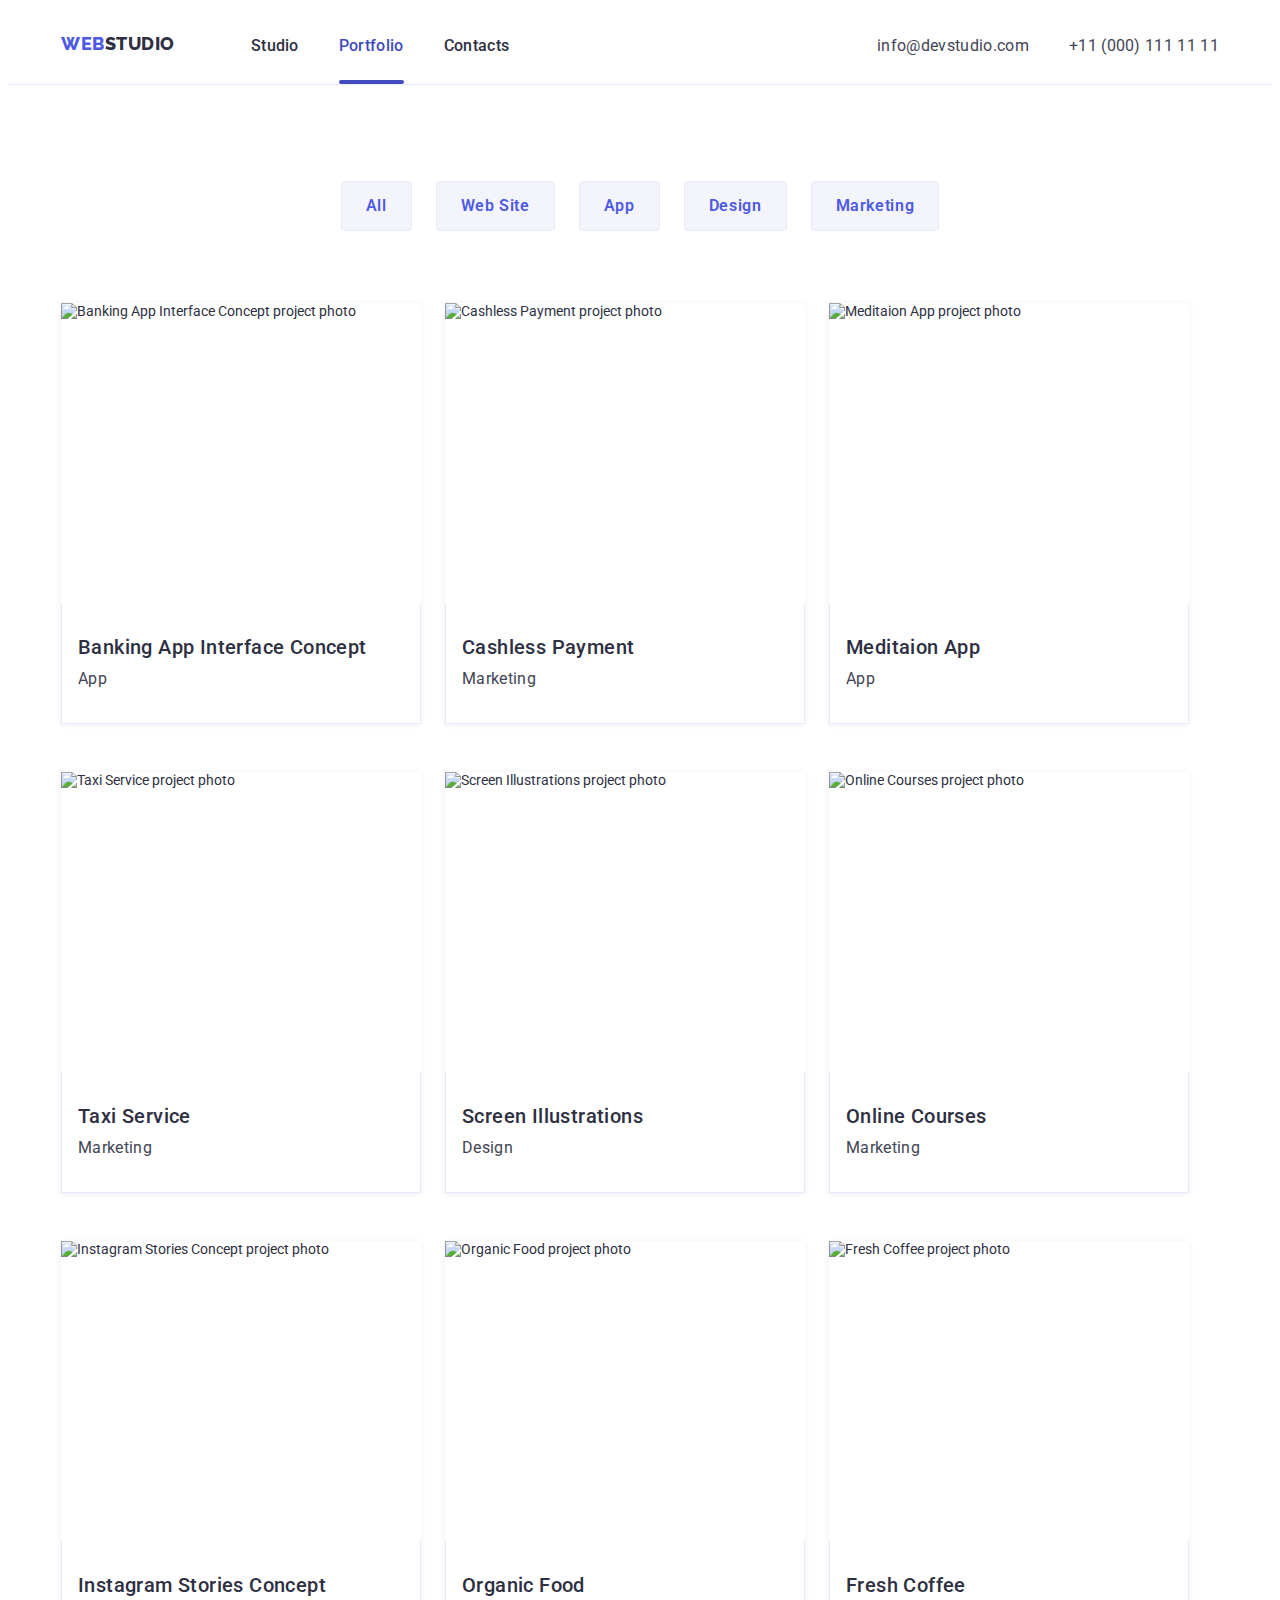
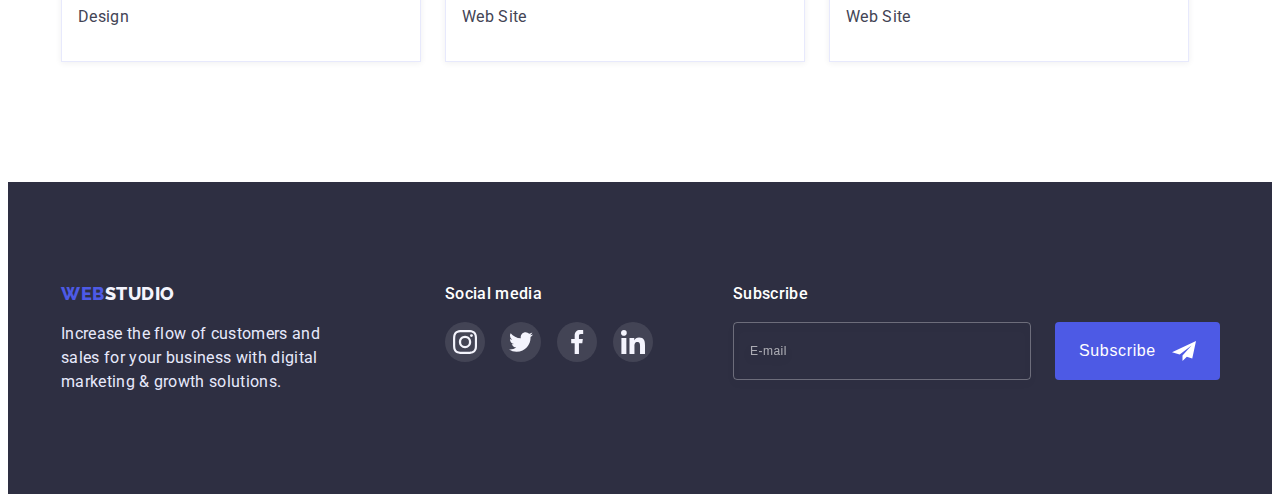
==== commit d083d5e2: "add mobile menu" ====
--- a/portfolio.html
+++ b/portfolio.html
@@ -57,6 +57,15 @@
             >
           </li>
         </ul>
+        <button
+          class="mobile-menu-btn js-open-menu"
+          aria-expanded="false"
+          aria-controls="mobile-menu"
+        >
+          <svg class="menu-icon" width="32" height="22">
+            <use href="./images/icon.svg#icon-hamburger"></use>
+          </svg>
+        </button>
       </div>
     </header>
     <main>
@@ -347,5 +356,102 @@
         </div>
       </div>
     </footer>
+
+    <!-- mobile menu -->
+    <div class="menu-container js-menu-container" id="mobile-menu">
+      <button class="close-button js-close-menu">
+        <svg class="modal-btn-icon" width="8" height="8">
+          <use href="./images/icon.svg#icon-close-icon"></use>
+        </svg>
+      </button>
+      <div class="mobile-menu-wrap">
+        <ul class="mobile-menu-list list">
+          <li>
+            <a href="./index.html" class="mobile-menu-link link">Studio</a>
+          </li>
+          <li>
+            <a href="./portfolio.html" class="mobile-menu-link current link"
+              >Portfolio</a
+            >
+          </li>
+          <li><a href="#" class="mobile-menu-link link">Contacts</a></li>
+        </ul>
+
+        <ul class="mobile-menu-contact-list list">
+          <li>
+            <a
+              href="tel:+110001111111"
+              class="mobile-menu-contact mobile-tel link"
+              >+11 (000) 111 11 11</a
+            >
+          </li>
+          <li>
+            <a href="mailto:info@devstudio.com" class="mobile-menu-contact link"
+              >info@devstudio.com</a
+            >
+          </li>
+          <li>
+            <ul class="mobile-soc-list list">
+              <li class="mobile-soc-item">
+                <a
+                  href="#"
+                  class="mobile-soc-link link"
+                  target="_blank"
+                  rel="noopener noreferrer nofollow"
+                >
+                  <svg class="mobile-soc-icon" width="24" height="24">
+                    <use href="./images/icon.svg#icon-instagram"></use>
+                  </svg>
+                </a>
+              </li>
+              <li class="mobile-soc-item">
+                <a
+                  href="#"
+                  class="mobile-soc-link link"
+                  target="_blank"
+                  rel="noopener noreferrer nofollow"
+                >
+                  <svg class="mobile-soc-icon" width="24" height="24">
+                    <use href="./images/icon.svg#icon-twitter"></use>
+                  </svg>
+                </a>
+              </li>
+              <li class="mobile-soc-item">
+                <a
+                  href="#"
+                  class="mobile-soc-link link"
+                  target="_blank"
+                  rel="noopener noreferrer nofollow"
+                >
+                  <svg class="mobile-soc-icon" width="24" height="24">
+                    <use href="./images/icon.svg#icon-facebook"></use>
+                  </svg>
+                </a>
+              </li>
+              <li class="mobile-soc-item">
+                <a
+                  href="#"
+                  class="mobile-soc-link link"
+                  target="_blank"
+                  rel="noopener noreferrer nofollow"
+                >
+                  <svg class="mobile-soc-icon" width="24" height="24">
+                    <use href="./images/icon.svg#icon-linkedin"></use>
+                  </svg>
+                </a>
+              </li>
+            </ul>
+          </li>
+        </ul>
+      </div>
+    </div>
+
+    <script
+      defer
+      src="https://cdnjs.cloudflare.com/ajax/libs/body-scroll-lock/3.1.5/bodyScrollLock.min.js"
+      integrity="sha512-HowizSDbQl7UPEAsPnvJHlQsnBmU2YMrv7KkTBulTLEGz9chfBoWYyZJL+MUO6p/yBuuMO/8jI7O29YRZ2uBlA=="
+      crossorigin="anonymous"
+    ></script>
+    <script defer src="js/mobile-menu.js"></script>
   </body>
 </html>
--- a/css/styles.css
+++ b/css/styles.css
@@ -133,6 +133,9 @@
 }
 
 .header-list {
+  display: none;
+}
+.header-contact-list {
   display: none;
 }
 .mobile-menu-btn {
@@ -198,7 +201,7 @@
   font-family: inherit;
   font-weight: 500;
   font-size: 16px;
-  line-height: 1.19;
+  line-height: 1.5;
   letter-spacing: 0.04em;
   color: var(--invert-color);
   background-color: var(--primary-brand-color);
@@ -532,9 +535,9 @@
 }
 
 .modal {
-  width: 408px;
-  height: 576px;
-  padding: 24px;
+  width: 392px;
+  height: 586px;
+  padding: 16px;
   position: absolute;
   top: 50%;
   left: 50%;
@@ -739,6 +742,149 @@
 .modal-btn-send:hover {
   background-color: var(--pressed-state-color);
 }
+
+/* -----------------MOBILE MENU----------------------- */
+.menu-container {
+  position: fixed;
+  top: 0;
+  left: 0;
+  width: 100vw;
+  height: 100vh;
+  padding: 40px;
+  padding-top: 80px;
+
+  background-color: var(--background-color);
+  z-index: 999;
+
+  transform: translateX(100%);
+  transition: transform 250ms ease-in-out;
+}
+
+.menu-container.is-open {
+  transform: translateX(0);
+}
+
+.mobile-menu-wrap {
+  display: flex;
+  flex-direction: column;
+  justify-content: space-between;
+  /* flex-grow: 1; */
+  height: 100%;
+  margin-bottom: 48px;
+}
+
+.mobile-menu-list {
+  display: flex;
+  flex-direction: column;
+  row-gap: 40px;
+  padding: 0;
+  margin: 0;
+  margin-bottom: auto;
+}
+
+.mobile-menu-link {
+  display: block;
+  font-family: inherit;
+  font-weight: 700;
+  font-size: 36px;
+  line-height: 1.11;
+  letter-spacing: 0.02em;
+  text-transform: capitalize;
+  /* NAVY BLUE */
+  color: var(--dark-color);
+  position: relative;
+  transition: color 250ms cubic-bezier(0.4, 0, 0.2, 1);
+}
+
+.mobile-menu-link:hover,
+.mobile-menu-link:focus {
+  color: var(--pressed-state-color);
+  /* cursor: pointer; */
+}
+
+.mobile-menu-link.current {
+  color: var(--pressed-state-color);
+}
+
+.mobile-menu-contact-list {
+  display: flex;
+  flex-direction: column;
+  align-content: flex-end;
+  row-gap: 40px;
+  padding: 0;
+  margin: 0;
+}
+/* .mobile-menu-contact-list > li:last-child {
+  margin-top: 8px;
+} */
+.mobile-menu-contact {
+  font-family: inherit;
+  font-weight: inherit;
+  font-weight: 500;
+  font-size: 20px;
+  line-height: 1.2;
+  letter-spacing: 0.02em;
+  /* SLATE */
+  color: var(--text-color);
+  transition: color 250ms cubic-bezier(0.4, 0, 0.2, 1);
+}
+
+.mobile-tel {
+  font-weight: 600;
+  font-size: 36px;
+  line-height: 1.11;
+  color: var(--primary-brand-color);
+}
+
+.mobile-menu-contact:hover,
+.mobile-menu-contact:focus {
+  color: var(--primary-brand-color);
+  /* cursor: pointer; */
+}
+
+.mobile-soc-list {
+  display: flex;
+  gap: 56px;
+  margin-top: 8px;
+}
+
+.mobile-soc-link {
+  padding: 8px;
+  border-radius: 50%;
+  background-color: var(--primary-brand-color);
+  display: flex;
+  align-items: center;
+  justify-content: center;
+  transition: background-color 250ms cubic-bezier(0.4, 0, 0.2, 1);
+}
+.mobile-soc-icon {
+  fill: var(--light-color);
+}
+.mobile-soc-link:hover,
+.mobile-soc-link:focus {
+  background-color: var(--pressed-state-color);
+}
+
+/* 
+@media (min-width: 767px) {
+  .mobile-menu-contact-list {
+    display: none;
+  }
+}
+
+@media (min-width: 768px) {
+  .menu-toggle {
+    display: none;
+  }
+}
+
+.menu-container .menu-toggle {
+  position: absolute;
+  top: 16px;
+  right: 16px;
+  color: #fff;
+} */
+
 /* -----------------Portfolio page----------------------- */
 
 /* -----------------Portfolio button-------------- */
@@ -751,6 +897,7 @@
   gap: 24px;
   justify-content: center;
   margin-bottom: 72px;
+  flex-wrap: wrap;
 }
 .portfolio-btn {
   /* Button Text */
--- a/css/tablet.css
+++ b/css/tablet.css
@@ -1,6 +1,13 @@
 @media screen and (min-width: 768px) {
   .container {
-    width: 720px;
+    width: 768px;
+  }
+  /*---------- header------------ */
+
+  .header-list {
+    display: flex;
+    gap: 40px;
+    margin-left: 120px;
   }
 
   .header-link {
@@ -38,16 +45,22 @@
     border-radius: 2px;
   }
 
+  .header-contact-list {
+    /* margin-top: 24px; */
+    margin-right: 0;
+    margin-left: auto;
+    display: inline-block;
+    flex-wrap: wrap;
+    row-gap: 4px;
+  }
   .header-contact {
     font-family: inherit;
     font-weight: inherit;
-    font-size: 16px;
-    line-height: 1.5;
-    letter-spacing: 0.02em;
+    font-size: 12px;
+    line-height: 1.33;
+    letter-spacing: 0.04em;
     /* SLATE */
     color: var(--text-color);
-    padding-top: 24px;
-    padding-bottom: 24px;
     transition: color 250ms cubic-bezier(0.4, 0, 0.2, 1);
   }
 
@@ -56,15 +69,108 @@
     color: var(--pressed-state-color);
     /* cursor: pointer; */
   }
-
+  .mobile-menu-btn {
+    display: none;
+  }
+
+  /* ---------Hero section-------------- */
+
+  .hero-section {
+    background-color: var(--dark-color);
+    background-image: linear-gradient(
+        rgba(46, 47, 66, 0.7),
+        rgba(46, 47, 66, 0.7)
+      ),
+      url(../images/hero-image-tab.jpg);
+    max-width: 768px;
+  }
+  @media (min-device-pixel-ratio: 2),
+    (min-resolution: 192dpi),
+    (min-resolution: 2dppx) {
+    .hero-wrap {
+      background-image: var(--bg-gradient), url(../img/hero-image-tab-2x.jpg);
+    }
+  }
+  .hero-header {
+    /* Header 1 */
+    font-family: inherit;
+    font-size: 56px;
+    line-height: 1.07;
+    text-align: center;
+    letter-spacing: 0.02em;
+    color: var(--invert-color);
+    margin: 0 auto;
+    max-width: 496px;
+    margin-bottom: 40px;
+  }
+  /* ------------------Advantages section---------------- */
+
+  .advantages-list {
+    gap: 24px;
+    row-gap: 72px;
+  }
+  .advantages-item {
+    display: inline-block;
+    width: 356px;
+  }
+  /* ------------------Our Team section---------------- */
+  .section-team {
+    padding-bottom: 104px;
+  }
+
+  .team-list {
+    gap: 24px;
+    row-gap: 64px;
+  }
   /* -----------------Customers----------------------- */
   .customers-list {
     gap: 24px;
+    row-gap: 72px;
   }
 
   /* -----------------FOOTER----------------------- */
+  .footer-section {
+    padding-left: 108px;
+  }
+  .footer-section .container {
+    justify-content: left;
+  }
+
   .footer-section-logo {
     margin-right: 24px;
+  }
+  .footer-logo {
+    text-align: left;
+  }
+  .footer-section-text {
+    text-align: left;
+  }
+
+  .footer-subscribe-wrap {
+    gap: 24px;
+    flex-wrap: nowrap;
+  }
+
+  .footer-subscribe-input {
+    width: 264px;
+  }
+
+  .footer-subscribe-btn {
+    margin: 0;
+  }
+  /* -----------------MODAL WINDOW----------------------- */
+  .modal {
+    width: 408px;
+    height: 576px;
+    padding: 24px;
+  }
+
+  /* -----------------Portfolio page----------------------- */
+
+  /* -----------------Portfolio button-------------- */
+
+  .portfolio-btn-list {
+    flex-wrap: nowrap;
   }
 
   /* 
--- a/css/desktop.css
+++ b/css/desktop.css
@@ -1,16 +1,31 @@
 @media screen and (min-width: 1200px) {
   .container {
     width: 1158px;
+    padding-left: 15px;
+    padding-right: 15px;
   }
-  /*---------- heder------------ */
+  .section {
+    padding-top: 120px;
+    padding-bottom: 120px;
+  }
+  /*---------- header------------ */
   .header-list {
+    margin-left: 76px;
+  }
+  .header-contact-list {
     display: flex;
     gap: 40px;
-    margin-left: 76px;
   }
-  .mobile-menu-btn {
-    display: none;
+
+  .header-contact {
+    font-size: 16px;
+    line-height: 1.5;
+    letter-spacing: 0.02em;
+    /* SLATE */
+    padding-top: 24px;
+    padding-bottom: 24px;
   }
+
   /*---------- HERO------------ */
 
   /* .hero > .container {
@@ -25,10 +40,22 @@
   }
   .hero-header {
     /* Header 1 */
-    font-size: 56px;
-    line-height: calc(60 / 56);
-    width: 496px;
     margin-bottom: 48px;
+  }
+  .hero-section {
+    background-color: var(--dark-color);
+    background-image: linear-gradient(
+        rgba(46, 47, 66, 0.7),
+        rgba(46, 47, 66, 0.7)
+      ),
+      url(../images/hero-image-desk.jpg);
+  }
+  @media (min-device-pixel-ratio: 2),
+    (min-resolution: 192dpi),
+    (min-resolution: 2dppx) {
+    .hero-wrap {
+      background-image: var(--bg-gradient), url(../img/hero-image-desk-2x.jpg);
+    }
   }
   /*
   .hero-wrap {
@@ -49,7 +76,11 @@
     padding-top: 120px;
     padding-bottom: 0px;
   }
-
+  .advantages-list {
+    display: flex;
+    flex-wrap: nowrap;
+    gap: 24px;
+  }
   .advantages-image {
     padding: 24px 100px;
     background: var(--light-color);
@@ -74,7 +105,9 @@
   }
 
   /* ------------------What are we doing section---------------- */
-
+  .section-doing {
+    display: block;
+  }
   .do-list {
     display: flex;
     gap: 24px;
@@ -82,27 +115,42 @@
 
   /* ------------------Our Team section---------------- */
   .team-list {
+    flex-wrap: nowrap;
     gap: 24px;
+  }
+  /* -----------------Customers----------------------- */
+  .customers-list {
+    gap: 24px;
+    flex-wrap: nowrap;
   }
 
   /* -----------------FOOTER----------------------- */
   .footer-section {
     padding-top: 100px;
     padding-bottom: 100px;
+    padding-left: 0;
   }
+  .footer-section .container {
+    flex-wrap: nowrap;
+  }
+
   .footer-section-logo {
     margin-right: 120px;
   }
+
   .footer-section-subscribe {
     margin-left: 80px;
   }
-  .footer-subscribe-input {
-    width: 264px;
-  }
 
-  .footer-subscribe-btn {
-    margin-left: 44px;
-  }
+ 
+
+
+
+
+
+
+
+  
   /*
   .barbers {
     padding-top: 120px;
